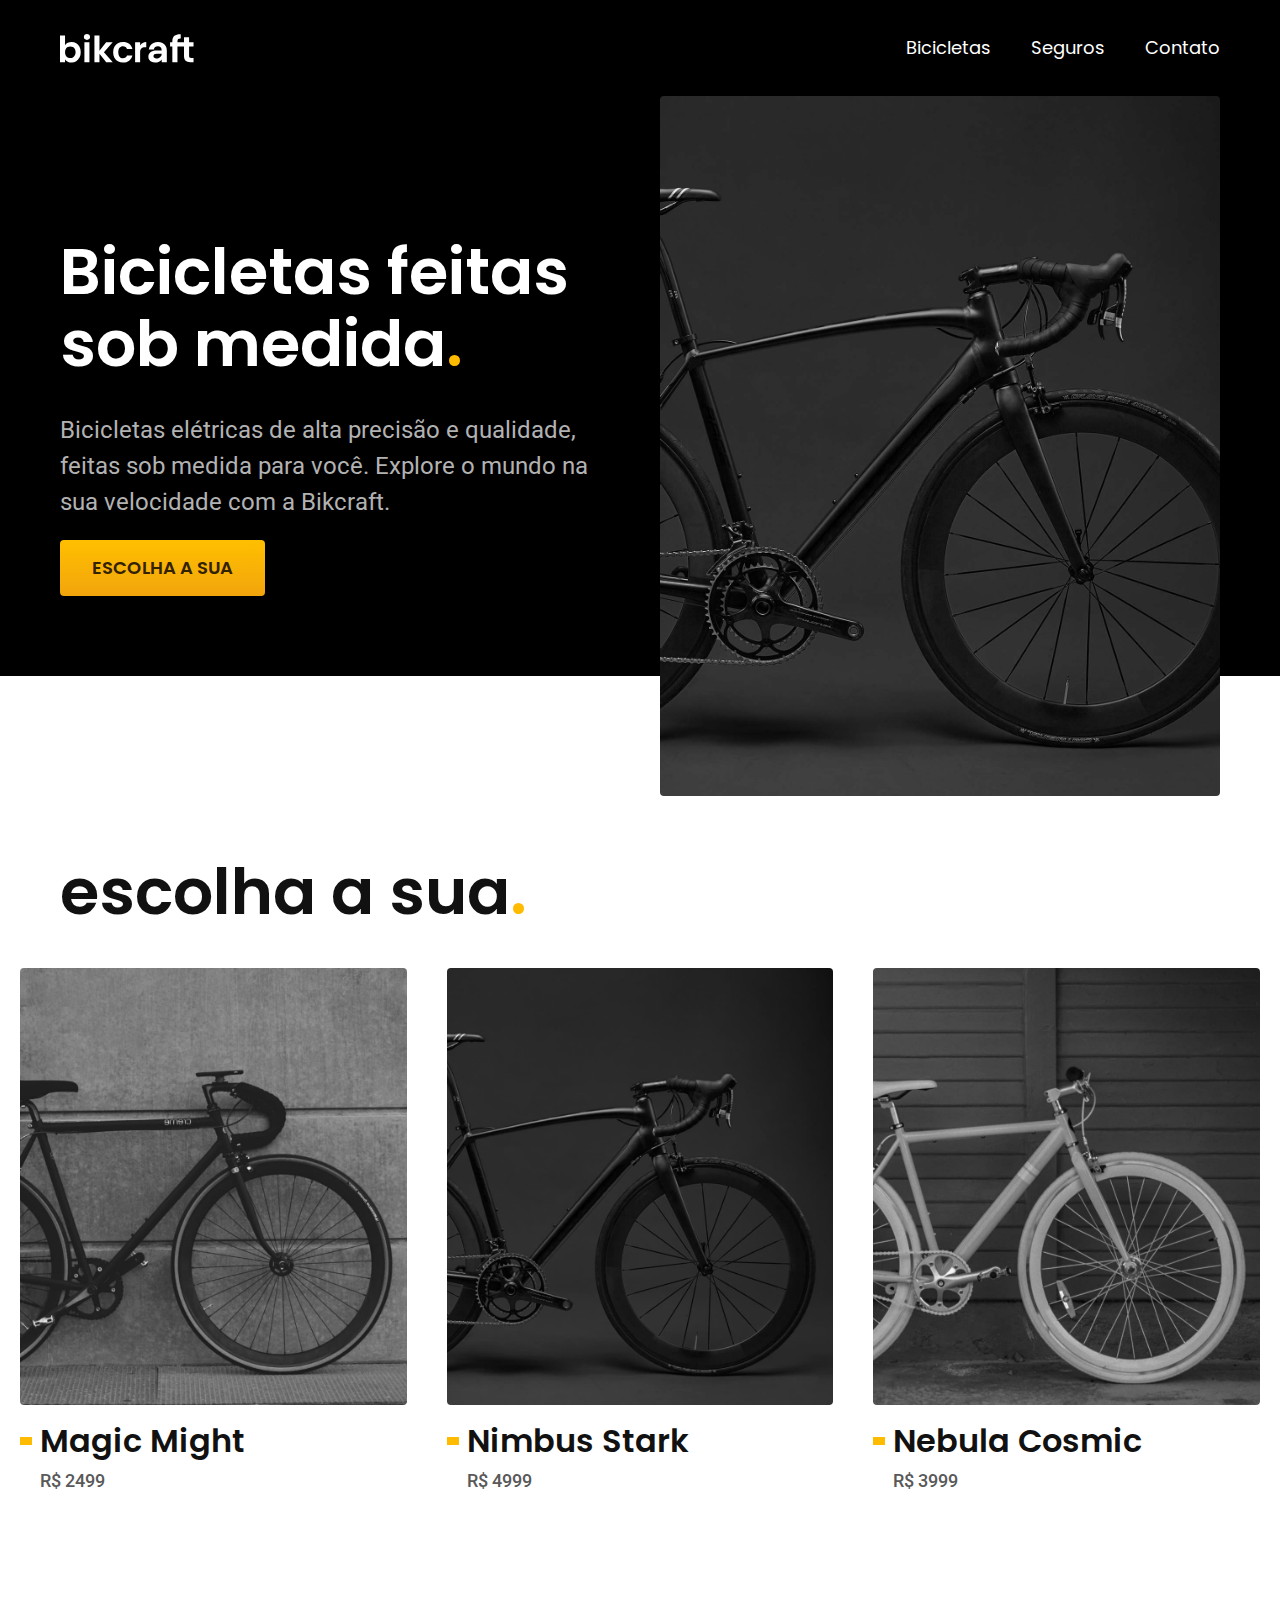
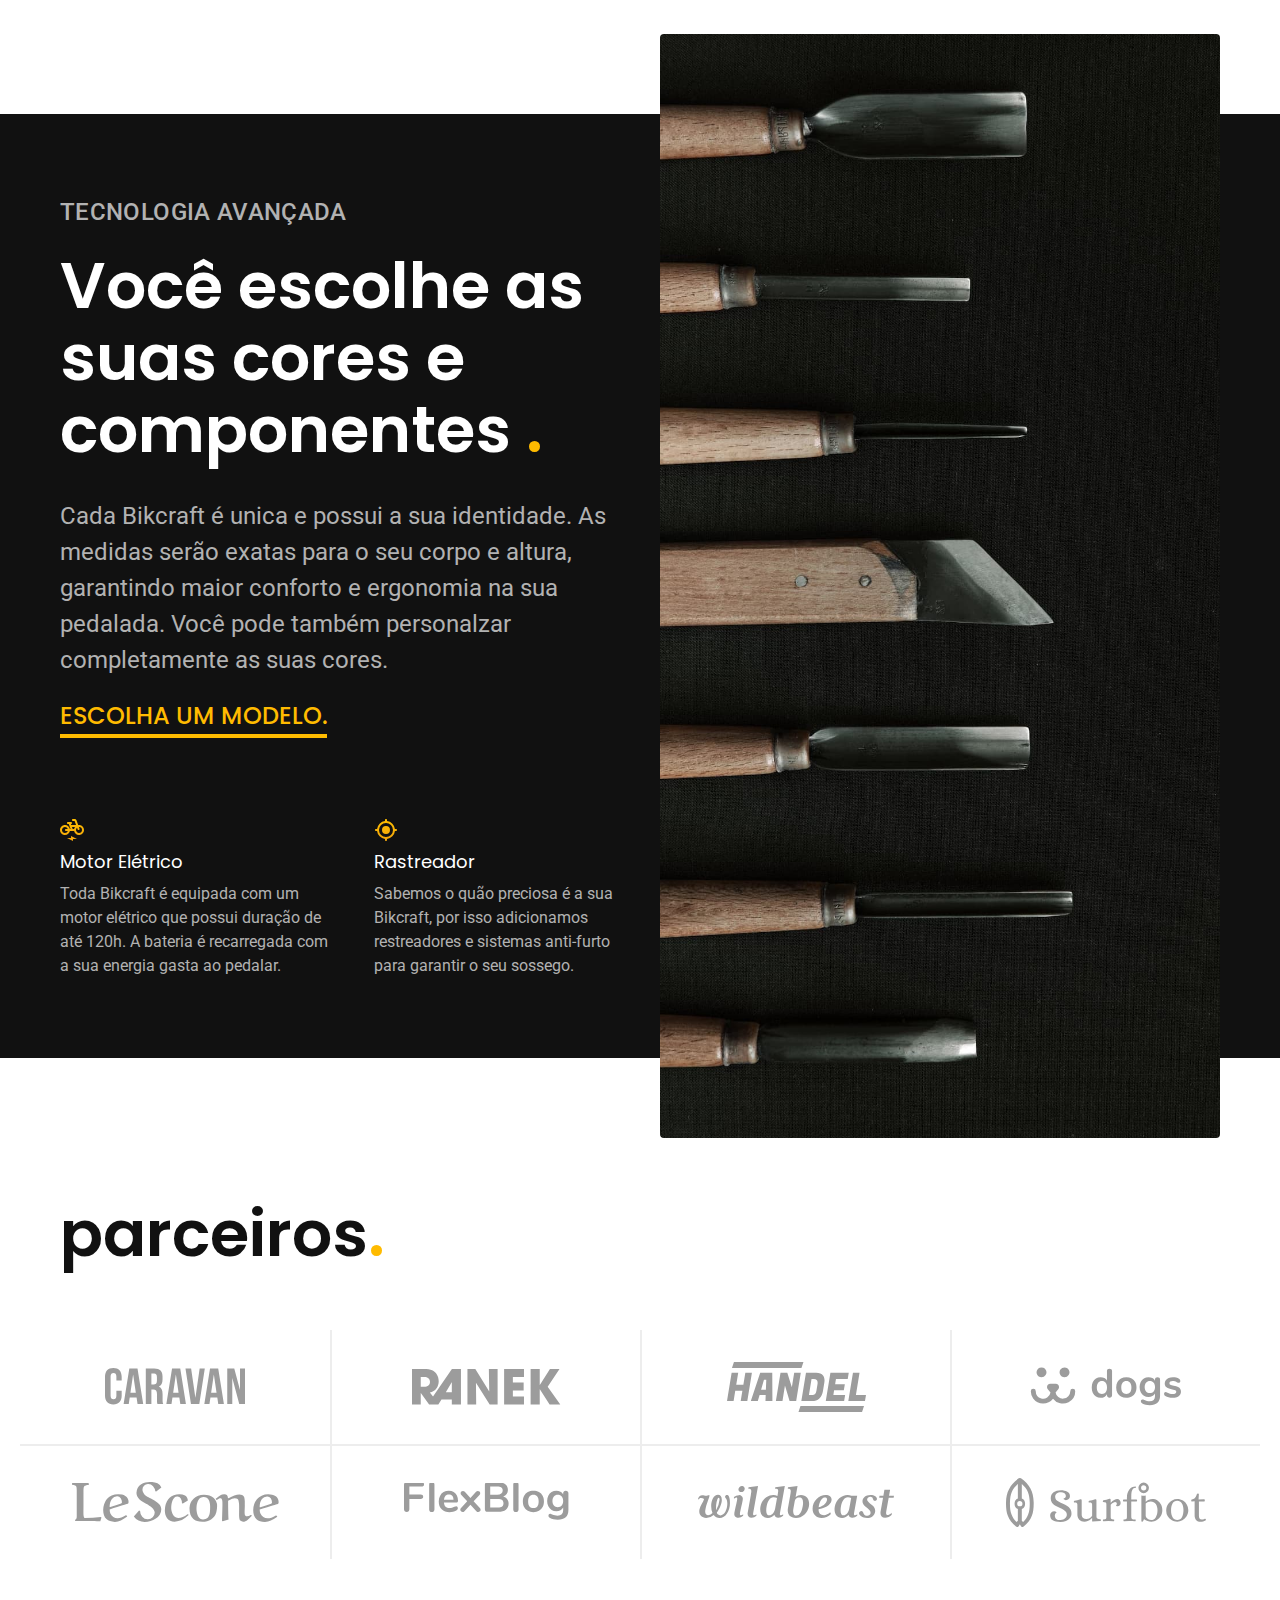
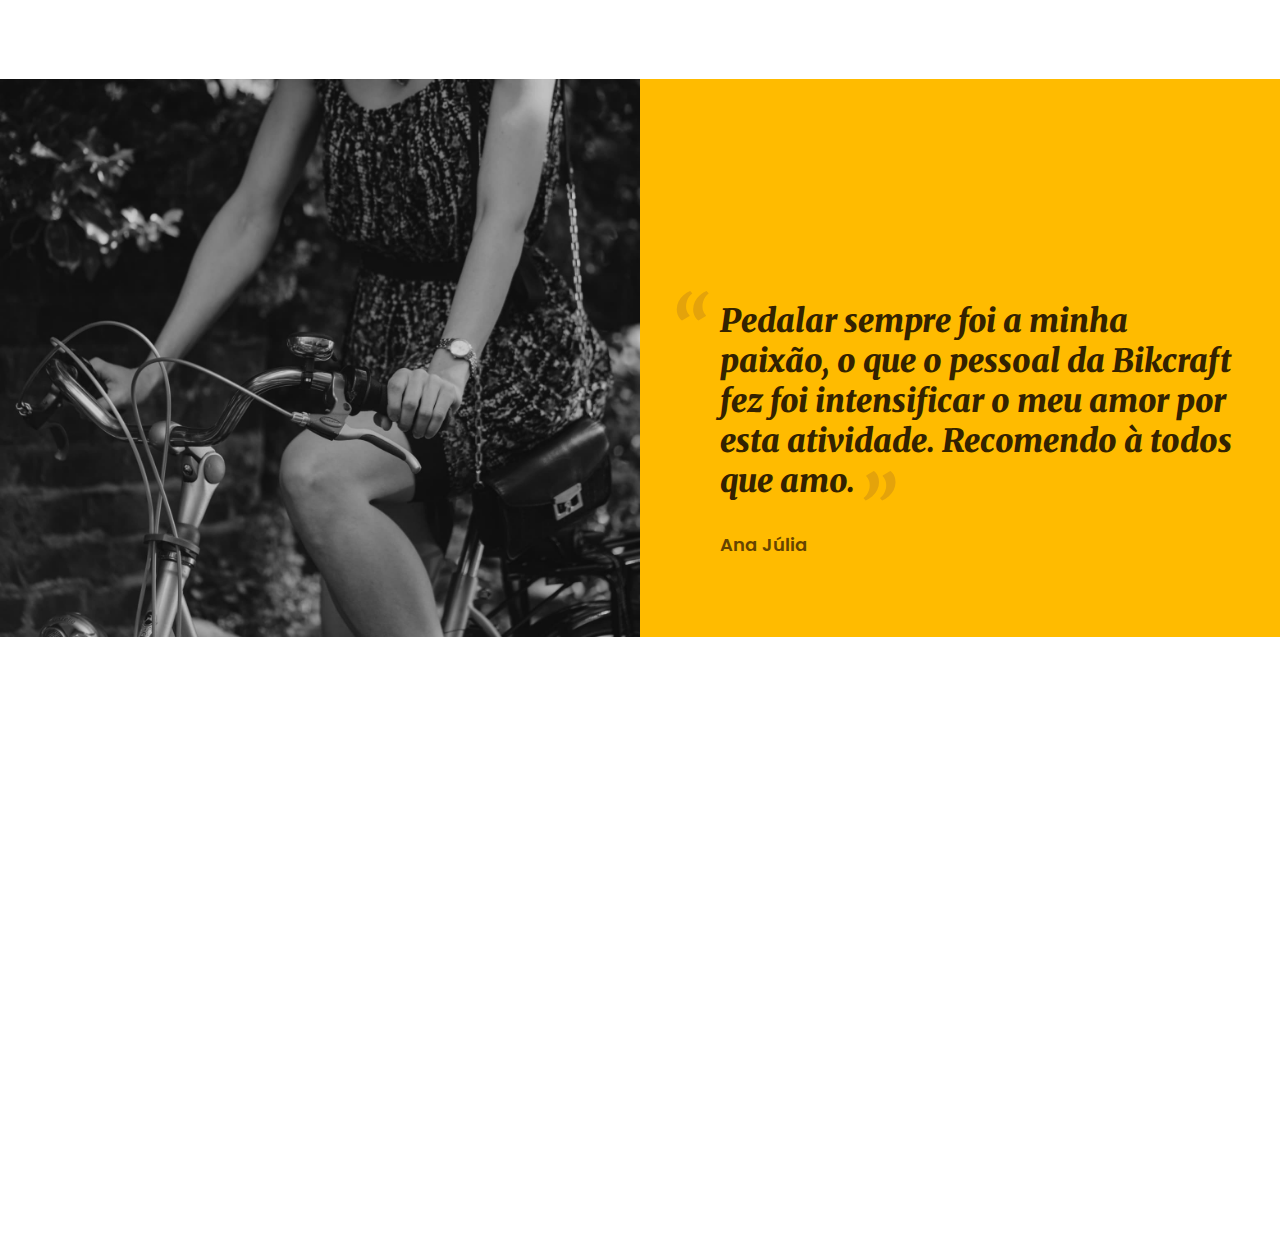
==== index.html @ f637c58d "depoimento" ====
<!DOCTYPE html>
<html lang="pt-BR">

<head>
  <meta charset="UTF-8">
  <meta http-equiv="X-UA-Compatible" content="IE=edge">
  <meta name="viewport" content="width=device-width, initial-scale=1.0">
  <meta name="description" content="Biciletas elétricas de alta precisão e qualidade, feitas sob medida para o cliente. Explore o mundo na sua velocidade com a Bikcraft.">
  <title>Bikcraft - Bicicletas Elétricas</title>

  <link rel="stylesheet" href="./css/style.css">

  <link rel="preconnect" href="https://fonts.googleapis.com">
  <link rel="preconnect" href="https://fonts.gstatic.com" crossorigin>
  <link href="https://fonts.googleapis.com/css2?family=Merriweather:ital,wght@1,900&family=Poppins:wght@400;600&family=Roboto:wght@400;500&display=swap" rel="stylesheet">
</head>

<body>
  <header class="header-bg">
    <div class="header container">
      <a href="./">
        <img src="./img/bikcraft.svg" alt="Bikcraft">
      </a>

      <nav aria-label="primaria">
        <ul class="header-menu font-1-m cor-0">
          <li><a href="./bicicletas.html">Bicicletas</a></li>
          <li><a href="./seguros.html">Seguros</a></li>
          <li><a href="./contato.html">Contato</a></li>
        </ul>
      </nav>
    </div>
  </header>

  <main class="introducao-bg">
    <div class="introducao container">
      <div class="introducao-conteudo">
        <h1 class="texto-grande cor-0">Bicicletas feitas sob medida<span class="cor-p1">.</span></h1>
        <p class="texto-medio cor-5">Bicicletas elétricas de alta precisão e qualidade, feitas sob medida para você. Explore o mundo na sua velocidade com a Bikcraft.</p>
        <a class="botao" href="./biciclatas.html">Escolha a sua</a>
      </div>
      <div>
        <img src="./img/fotos/introducao.jpg" alt="Bicicleta elétrica preta.">
      </div>
    </div>
  </main>

  <article class="bicicletas-lista">
    <h2 class="container texto-grande">escolha a sua<span class="cor-p1">.</span></h2>

    <ul>
      <li>
        <a href="./bicicletas/magic.html">
          <img src="./img/bicicletas/magic-home.jpg" alt="Bicicleta preta">
          <h3 class="font-1-xl">Magic Might</h3>
          <span class="font-2-m cor-8">R$ 2499</span>
        </a>
      </li>
      <li>
        <a href="./bicicletas/nimbus.html">
          <img src="./img/bicicletas/nimbus-home.jpg" alt="Bicicleta preta">
          <h3 class="font-1-xl">Nimbus Stark</h3>
          <span class="font-2-m cor-8">R$ 4999</span>
        </a>
      </li>
      <li>
        <a href="./bicicletas/nebula.html">
          <img src="./img/bicicletas/nebula-home.jpg" alt="Bicicleta preta">
          <h3 class="font-1-xl">Nebula Cosmic</h3>
          <span class="font-2-m cor-8">R$ 3999</span>
        </a>
      </li>
    </ul>
  </article>

  <article class="tecnologia-bg">
    <div class="tecnologia container">
      <div class="tecnologia-conteudo">
        <span class="font-2-l-b cor-5">Tecnologia Avançada</span>
        <h2 class="texto-grande cor-0">Você escolhe as suas cores e componentes
          <span class="cor-p1">.</span>
        </h2>
        <p class="font-2-l cor-5">Cada Bikcraft é unica e possui a sua identidade. As medidas serão exatas para o seu corpo e altura, garantindo maior conforto e ergonomia na sua pedalada. Você pode também personalzar completamente as suas cores.</p>
        <a class="link" href="./bicicletas.html">Escolha um modelo.</a>
        <div class="tecnologia-vantagens">
          <div>
            <img src="./img/icones/eletrica.svg" alt="">
            <h3 class="font-1-m cor-0">Motor Elétrico</h3>
            <p class="font-2-s cor-5">Toda Bikcraft é equipada com um motor elétrico que possui duração de até 120h. A bateria é recarregada com a sua energia gasta ao pedalar.</p>
          </div>
          <div>
            <img src="./img/icones/rastreador.svg" alt="">
            <h3 class="font-1-m cor-0">Rastreador</h3>
            <p class="font-2-s cor-5">Sabemos o quão preciosa é a sua Bikcraft, por isso adicionamos restreadores e sistemas anti-furto para garantir o seu sossego.</p>
          </div>
        </div>
      </div>
      <div class="tecnologia-imagem">
        <img src="./img/fotos/tecnologia.jpg" alt="">
      </div>
    </div>
  </article>

  <section class="parceiros" aria-label="Nossos Parceiros">
    <h2 class="container texto-grande">parceiros<span class="cor-p1">.</span></h2>

    <ul>
      <li><img src="./img/parceiros/caravan.svg" alt="caravan"></li>
      <li><img src="./img/parceiros/ranek.svg" alt="renek"></li>
      <li><img src="./img/parceiros/handel.svg" alt="handel"></li>
      <li><img src="./img/parceiros/dogs.svg" alt="dogs"></li>
      <li><img src="./img/parceiros/lescone.svg" alt="lescone"></li>
      <li><img src="./img/parceiros/flexblog.svg" alt="flexblog"></li>
      <li><img src="./img/parceiros/wildbeast.svg" alt="wildbeast"></li>
      <li><img src="./img/parceiros/surfbot.svg" alt="surfbot"></li>
    </ul>
  </section>

  <section class="depoimento" aria-label="Depoimento">
    <div>
      <img src="./img/fotos/depoimento.jpg" alt="Pessoa pedalando uma Bikcraft">
    </div>
    <div class="depoimento-conteudo">
      <blockquote class="font-1-xl cor-p5">
        <p>Pedalar sempre foi a minha paixão, o que o pessoal da Bikcraft fez foi intensificar o meu amor por esta atividade. Recomendo à todos que amo.</p>
      </blockquote>
      <span class="font-1-m-b cor-p4">Ana Júlia</span>
    </div>
  </section>

</body>

</html>
---- css/style.css ----
@import "./global/global.css";
@import "./utilidades/tipografia.css";
@import "./utilidades/cores.css";

/* Header */
@import "./global/header.css";

/* Utilidades */
@import "./utilidades/componentes.css";

/* HOME */
@import "./home/introducao.css";
@import "./home/tecnologia.css";
@import "./home/parceiros.css";
@import "./home/depoimento.css";

/* Bicicletas */
@import "./bicicletas/bicicletas-lista.css";
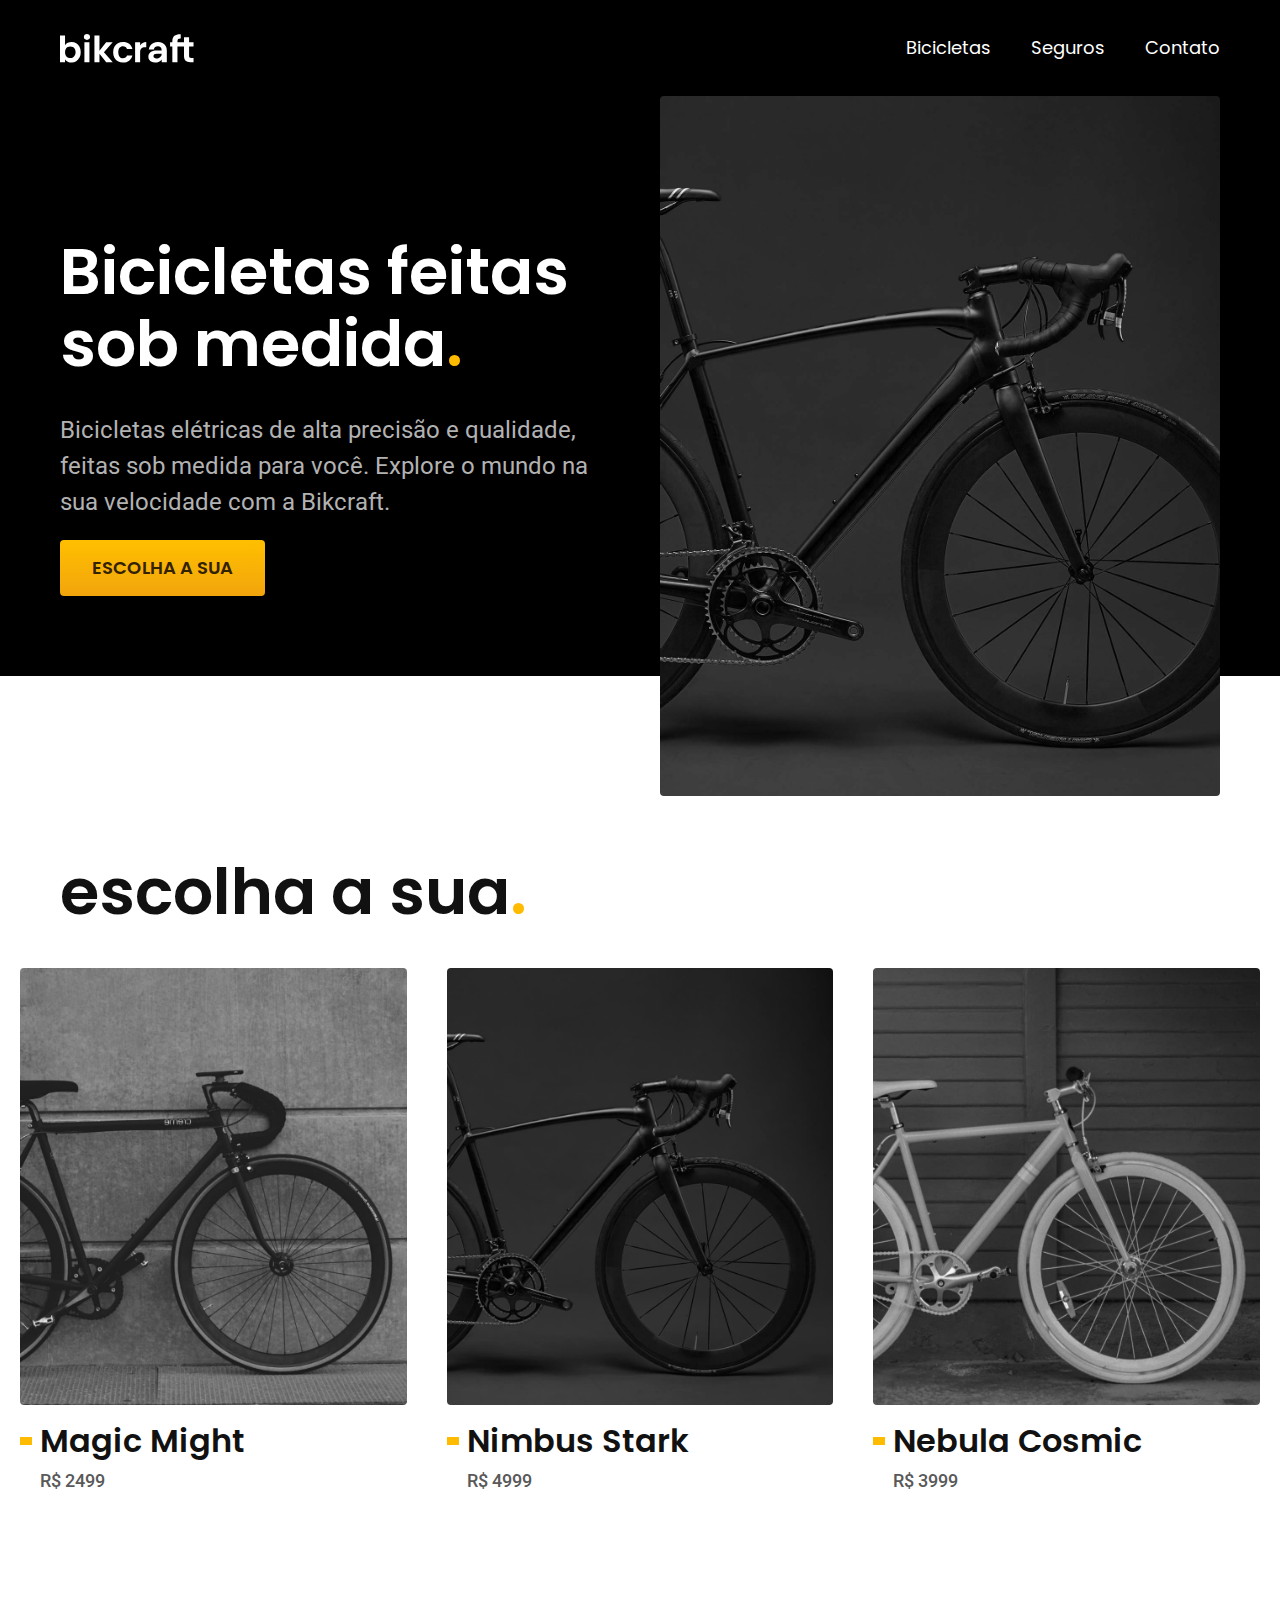
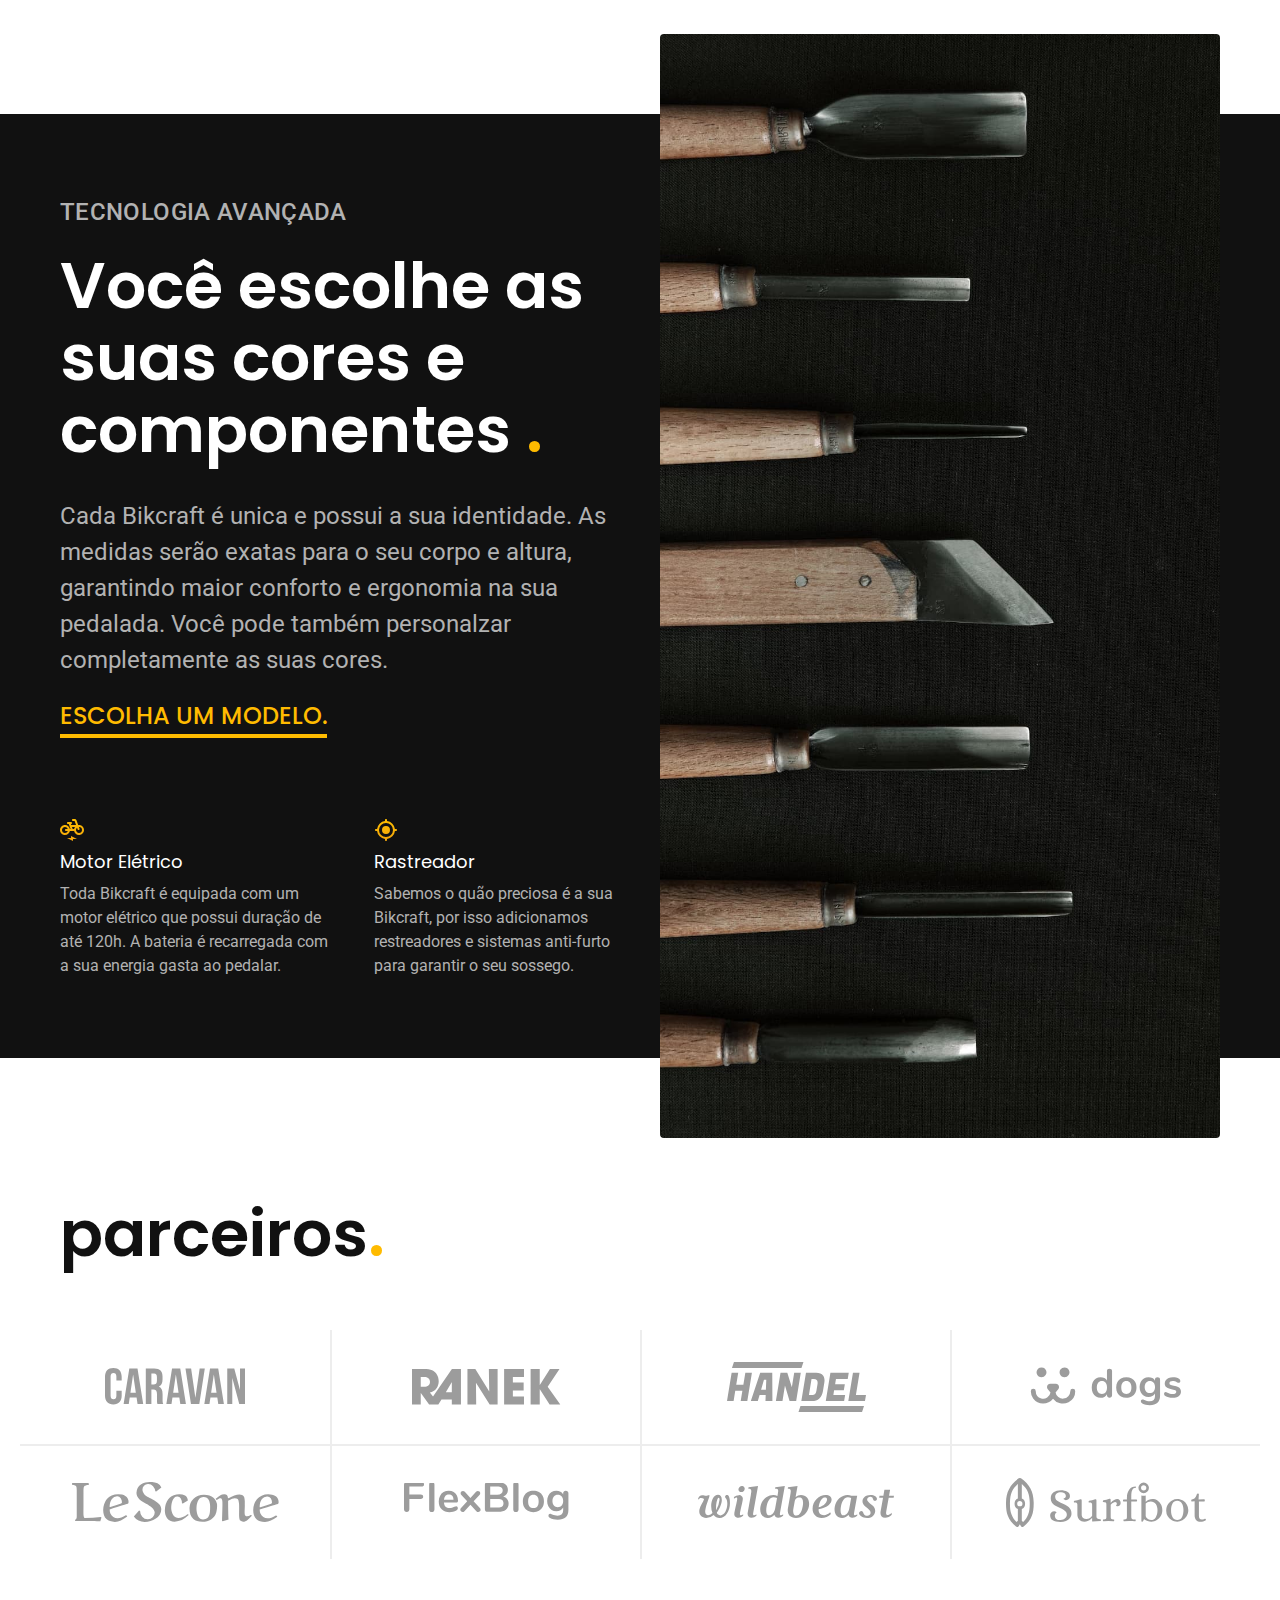
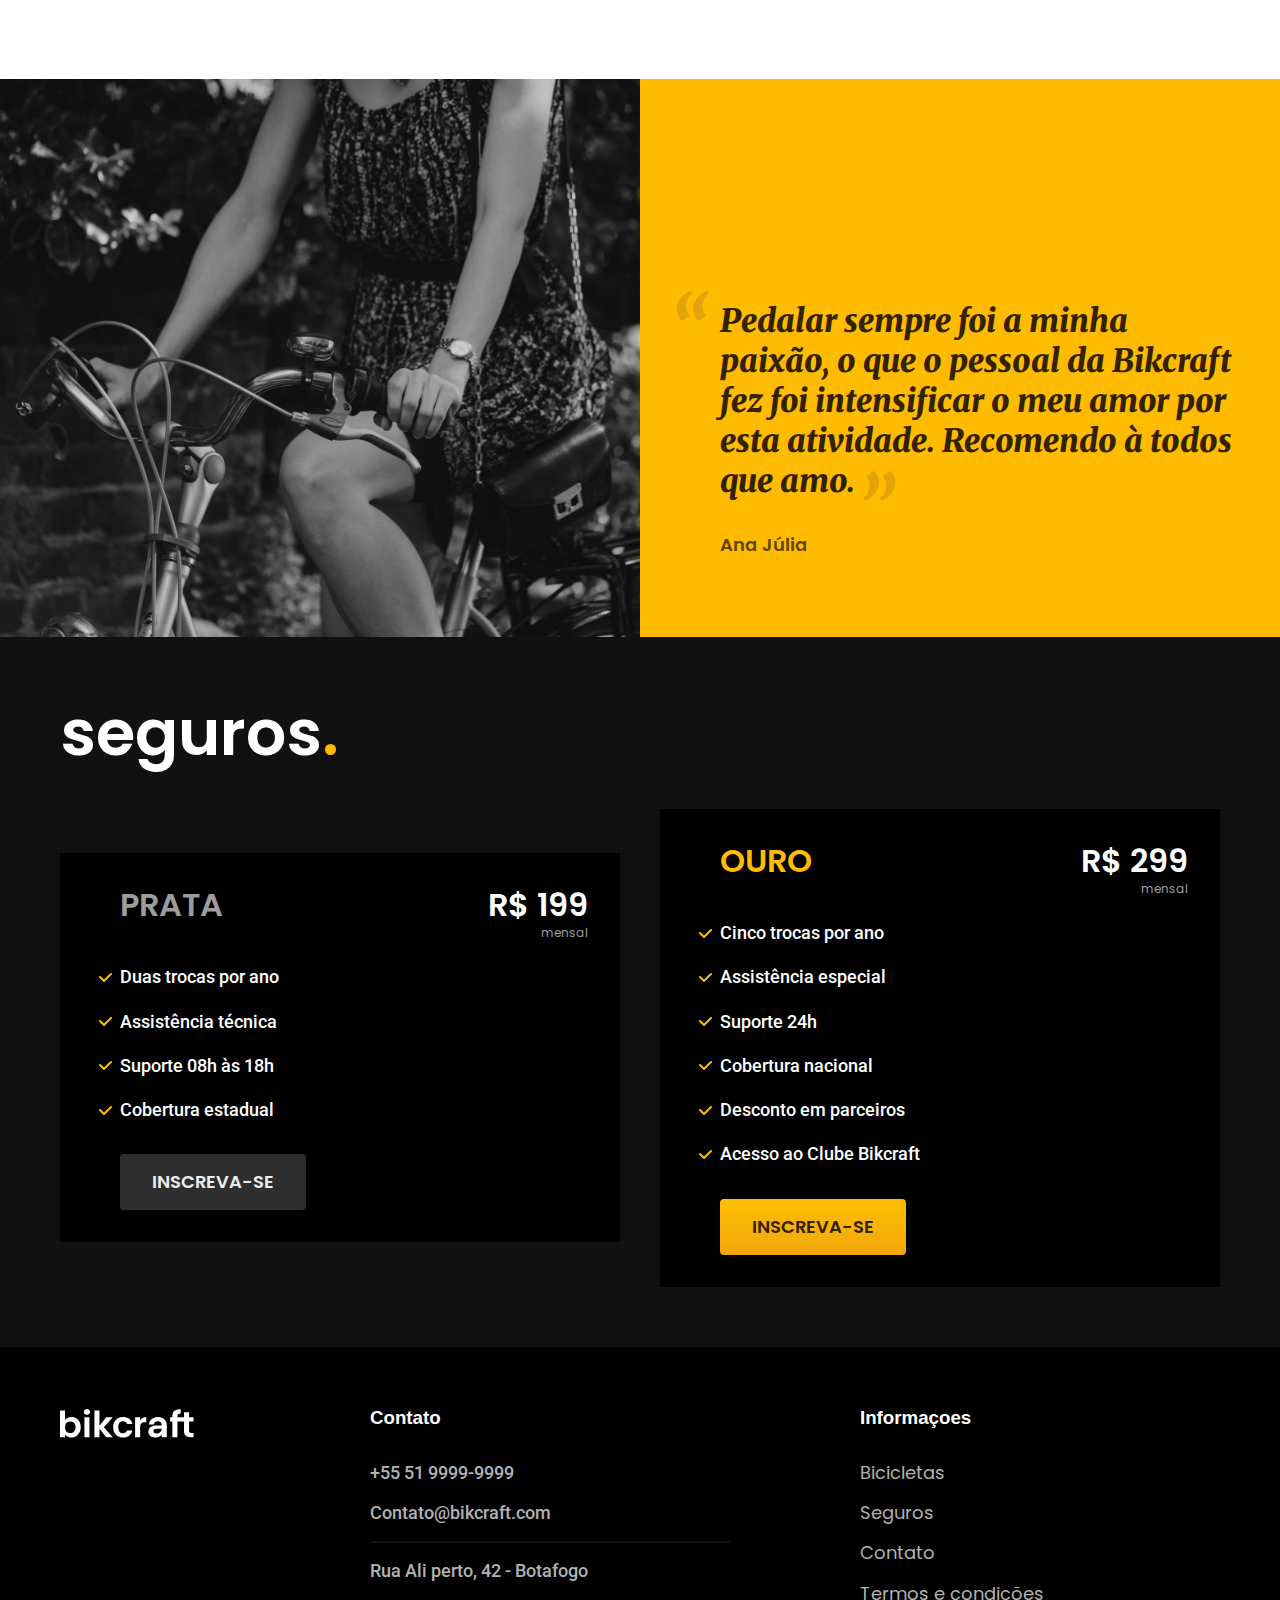
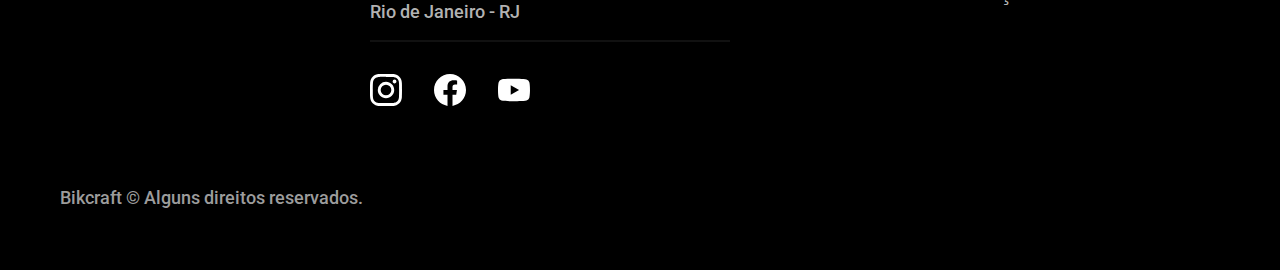
==== commit 6171d78d: "seguros e footer" ====
--- a/index.html
+++ b/index.html
@@ -128,6 +128,73 @@
     </div>
   </section>
 
+  <article class="seguros-bg">
+    <div class="seguros container">
+      <h2 class="texto-grande cor-0">seguros<span class="cor-p1">.</span></h2>
+      <div class="seguros-item">
+        <h3 class="font-1-xl cor-6">PRATA</h3>
+        <span class="font-1-xl cor-0">R$ 199 <span class="font-1-xs cor-6">mensal</span></span>
+        <ul class="font-2-m cor-0">
+          <li>Duas trocas por ano</li>
+          <li>Assistência técnica</li>
+          <li>Suporte 08h às 18h</li>
+          <li>Cobertura estadual</li>
+        </ul>
+        <a class="botao secundario" href="./orcamento.html">Inscreva-se</a>
+      </div>
+      <div class="seguros-item">
+        <h3 class="font-1-xl cor-p1">OURO</h3>
+        <span class="font-1-xl cor-0">R$ 299 <span class="font-1-xs cor-6">mensal</span></span>
+        <ul class="font-2-m cor-0">
+          <li>Cinco trocas por ano</li>
+          <li>Assistência especial</li>
+          <li>Suporte 24h</li>
+          <li>Cobertura nacional</li>
+          <li>Desconto em parceiros</li>
+          <li>Acesso ao Clube Bikcraft</li>
+        </ul>
+        <a class="botao" href="./orcamento.html">Inscreva-se</a>
+      </div>
+    </div>
+  </article>
+
+  <footer class="footer-bg">
+    <div class="footer container">
+      <img src="./img/bikcraft.svg" alt="Bikcraft">
+      <div class="footer-contato">
+        <h3 class="font-2-1-b cor-0">Contato</h3>
+        <ul class="font-2-m cor-5">
+          <li><a href="tel:+555199999999">+55 51 9999-9999</a></li>
+          <li><a href="mailto:Contato@bikcraft.com">Contato@bikcraft.com</a></li>
+          <li>Rua Ali perto, 42 - Botafogo</li>
+          <li>Rio de Janeiro - RJ</li>
+        </ul>
+        <div class="footer-redes">
+          <a href="./">
+            <img src="./img/redes/instagram.svg" alt="Instagram">
+          </a>
+          <a href="./">
+            <img src="./img/redes/facebook.svg" alt="Facebook">
+          </a>
+          <a href="./">
+            <img src="./img/redes/youtube.svg" alt="Youtube">
+          </a>
+        </div>        
+      </div>
+      <div class="footer-informacoes">
+        <h3 class="font-2-1-b cor-0">Informaçoes</h3>
+        <nav>
+          <ul class="font-1-m cor-5">
+            <li><a href="./bicicletas.html">Bicicletas</a></li>
+            <li><a href="./seguros.html">Seguros</a></li>
+            <li><a href="./contato.html">Contato</a></li>
+            <li><a href="./termos.html">Termos e condições</a></li>
+          </ul>
+        </nav>
+      </div>
+      <p class="footer-copy font-2-m cor-6">Bikcraft © Alguns direitos reservados.</p>
+    </div>
+  </footer>
 </body>
 
 </html>--- a/css/style.css
+++ b/css/style.css
@@ -2,8 +2,9 @@
 @import "./utilidades/tipografia.css";
 @import "./utilidades/cores.css";
 
-/* Header */
+/* Header - footer */
 @import "./global/header.css";
+@import "./global/footer.css";
 
 /* Utilidades */
 @import "./utilidades/componentes.css";
@@ -15,4 +16,7 @@
 @import "./home/depoimento.css";
 
 /* Bicicletas */
-@import "./bicicletas/bicicletas-lista.css";+@import "./bicicletas/bicicletas-lista.css";
+
+/* Seguros */
+@import "./seguros/seguros.css";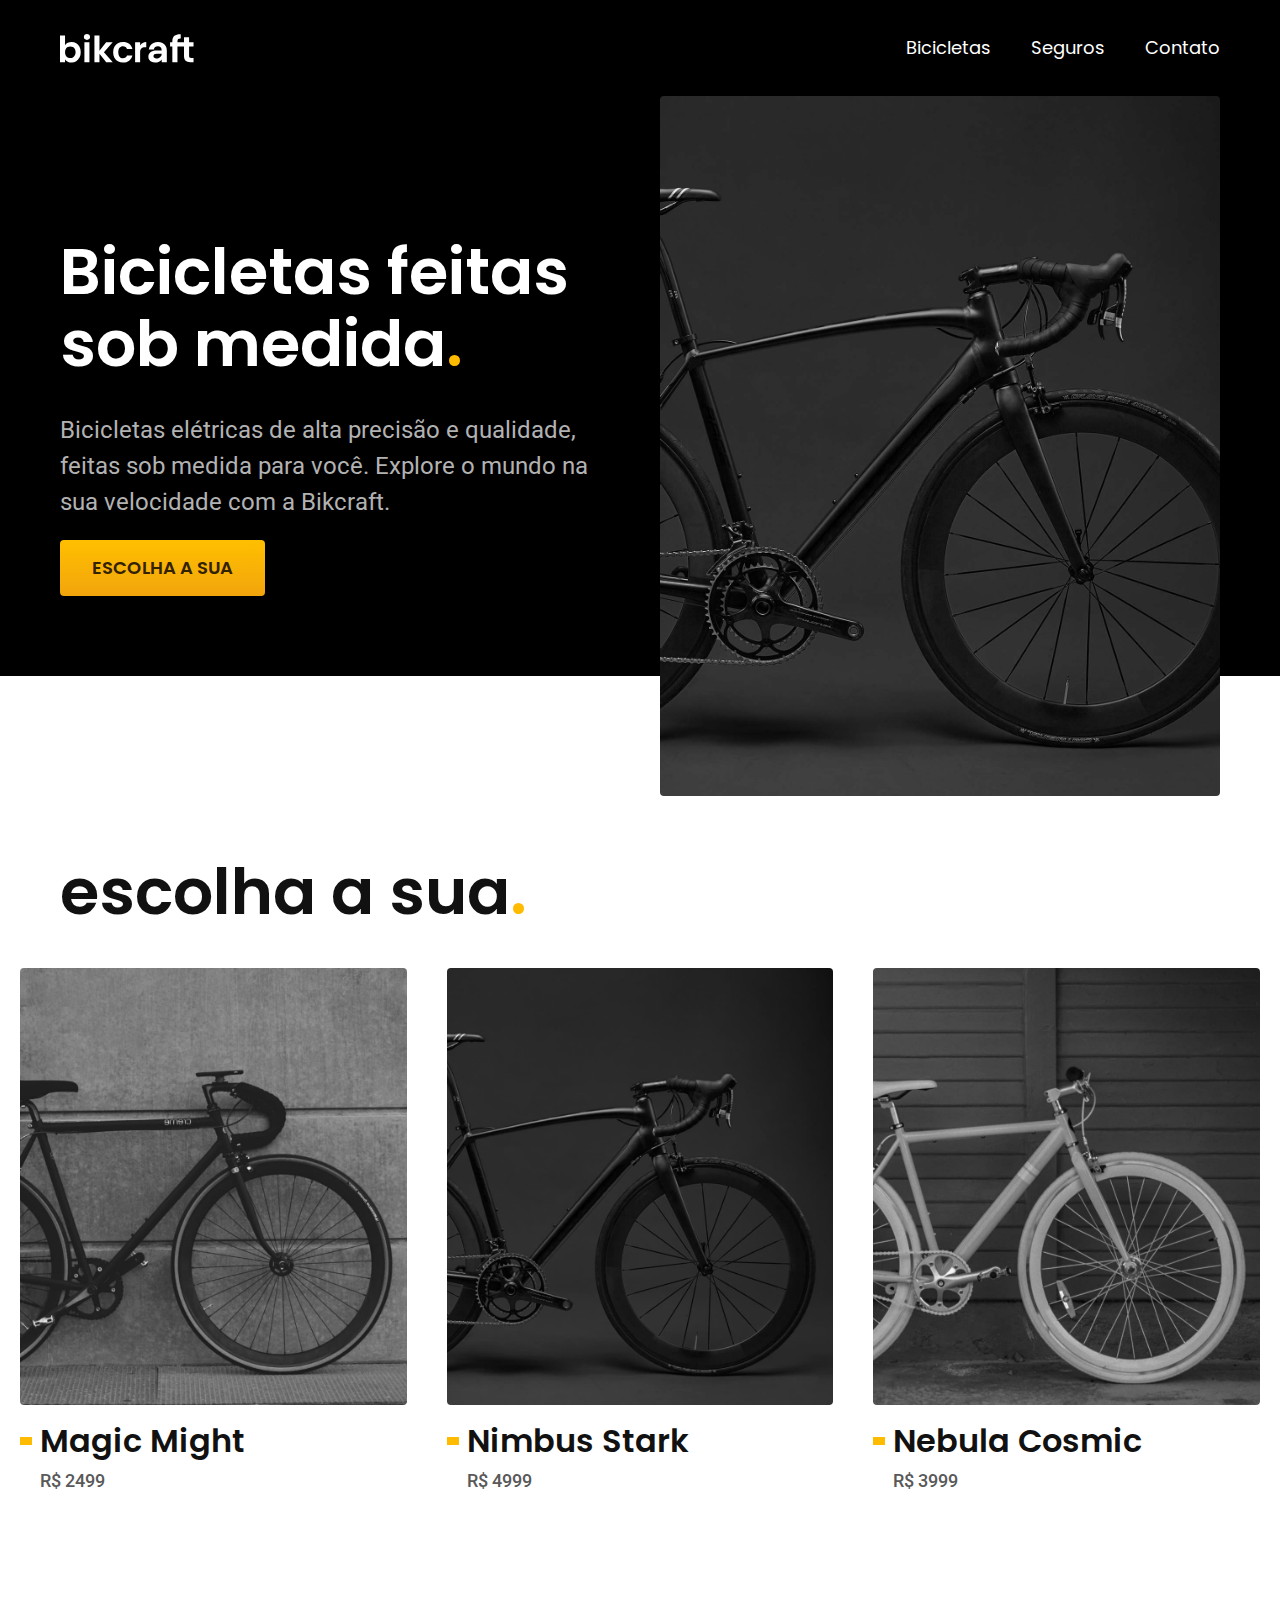
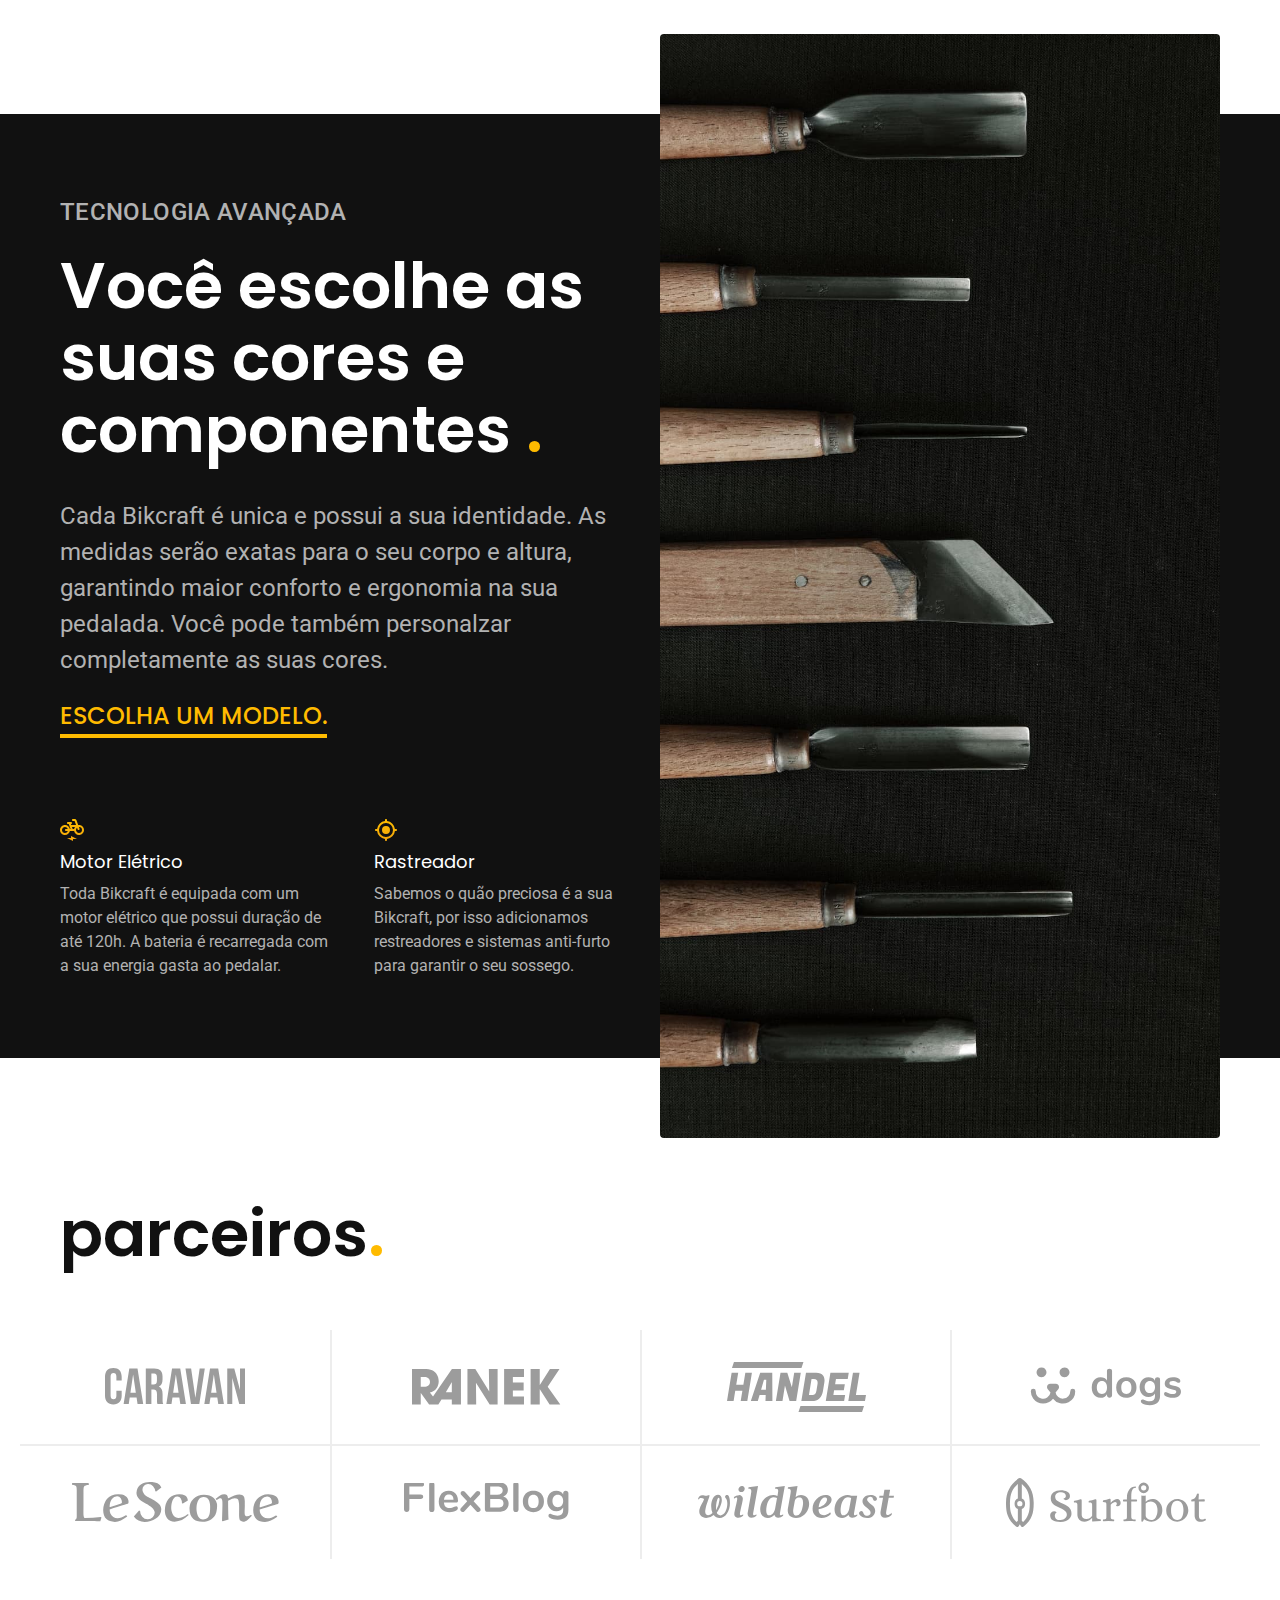
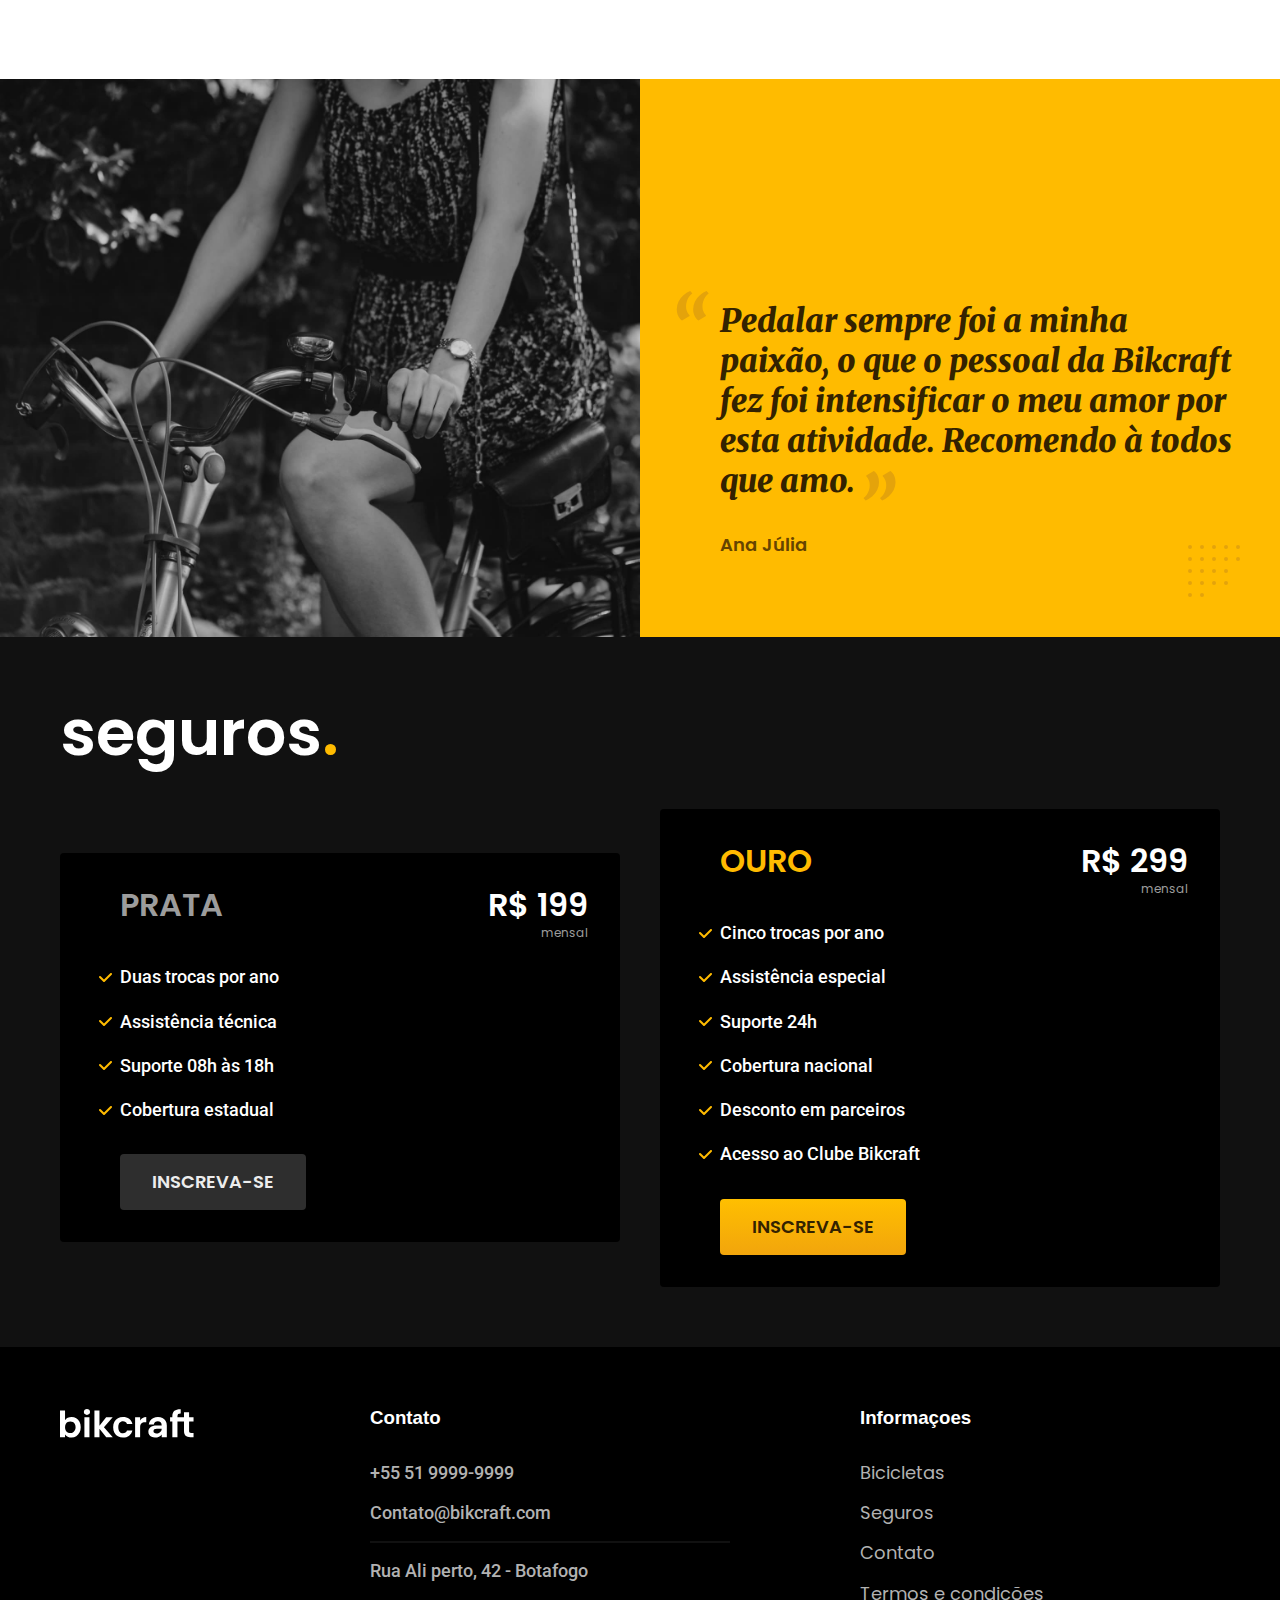
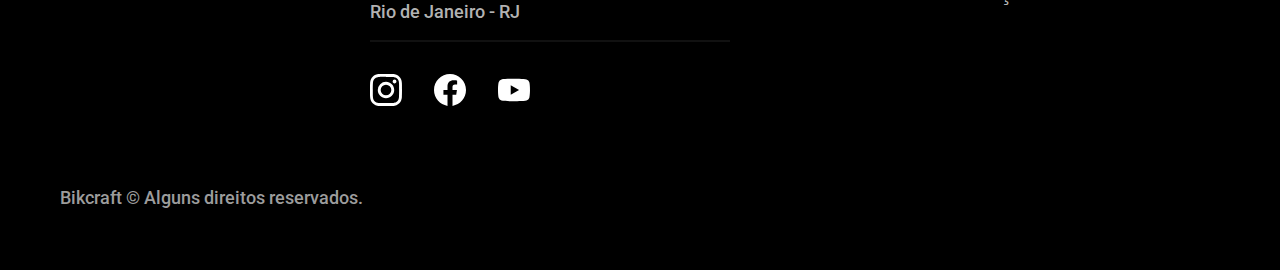
==== commit 3a00e4fe: "detalhes-ajustes" ====
--- a/index.html
+++ b/index.html
@@ -37,7 +37,7 @@
       <div class="introducao-conteudo">
         <h1 class="texto-grande cor-0">Bicicletas feitas sob medida<span class="cor-p1">.</span></h1>
         <p class="texto-medio cor-5">Bicicletas elétricas de alta precisão e qualidade, feitas sob medida para você. Explore o mundo na sua velocidade com a Bikcraft.</p>
-        <a class="botao" href="./biciclatas.html">Escolha a sua</a>
+        <a class="botao" href="./bicicletas.html">Escolha a sua</a>
       </div>
       <div>
         <img src="./img/fotos/introducao.jpg" alt="Bicicleta elétrica preta.">
@@ -179,7 +179,7 @@
           <a href="./">
             <img src="./img/redes/youtube.svg" alt="Youtube">
           </a>
-        </div>        
+        </div>
       </div>
       <div class="footer-informacoes">
         <h3 class="font-2-1-b cor-0">Informaçoes</h3>
--- a/css/style.css
+++ b/css/style.css
@@ -8,6 +8,7 @@
 
 /* Utilidades */
 @import "./utilidades/componentes.css";
+@import "./utilidades/formulario.css";
 
 /* HOME */
 @import "./home/introducao.css";
@@ -17,6 +18,23 @@
 
 /* Bicicletas */
 @import "./bicicletas/bicicletas-lista.css";
+@import "./bicicletas/bicicletas.css";
+
+/* Bicicleta */
+@import "./bicicleta/bicicleta.css";
+@import "./bicicleta/seguro.css";
 
 /* Seguros */
-@import "./seguros/seguros.css";+@import "./seguros/seguros.css";
+@import "./seguros/vantagens.css";
+@import "./seguros/perguntas.css";
+
+/* Contato */
+@import "./contato/contato.css";
+@import "./contato/lojas.css";
+
+/* Orcamento */
+@import "./orcamento/orcamento.css";
+
+/* Termos */
+@import "./termos/termos.css";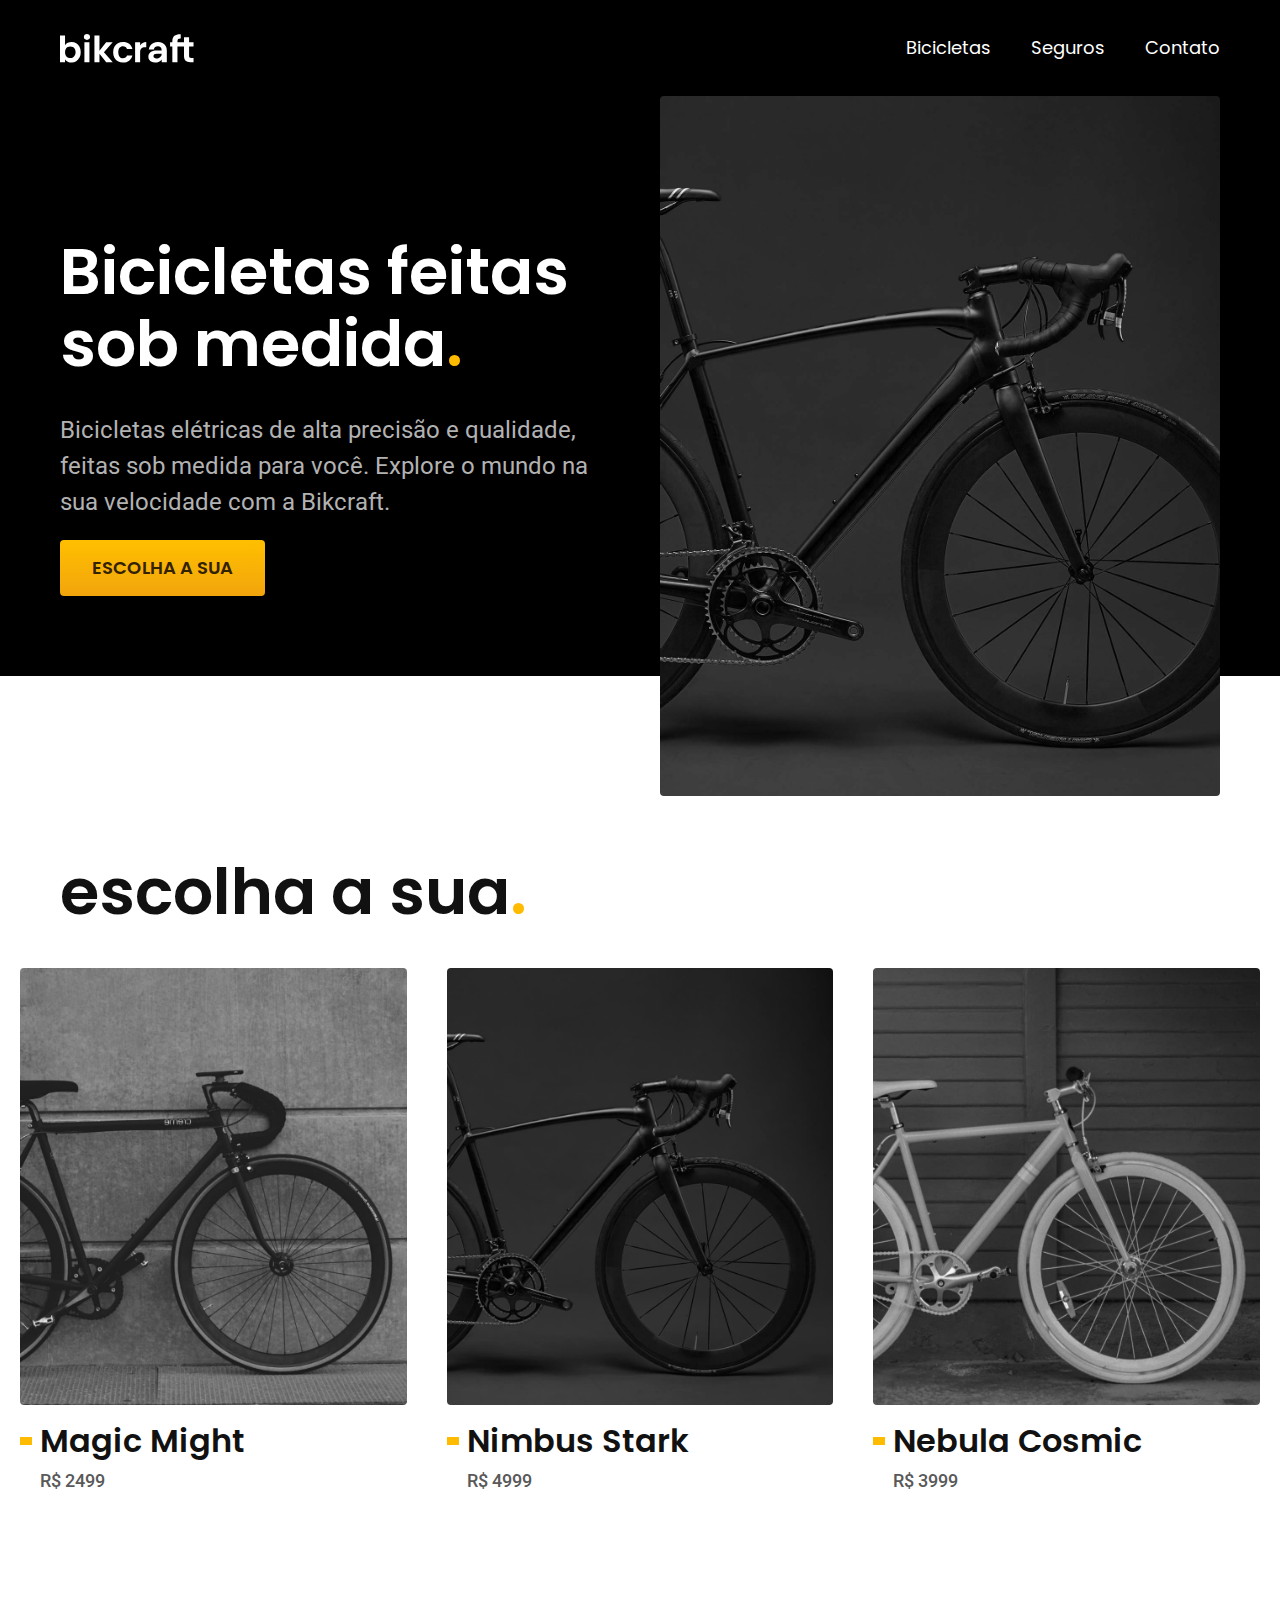
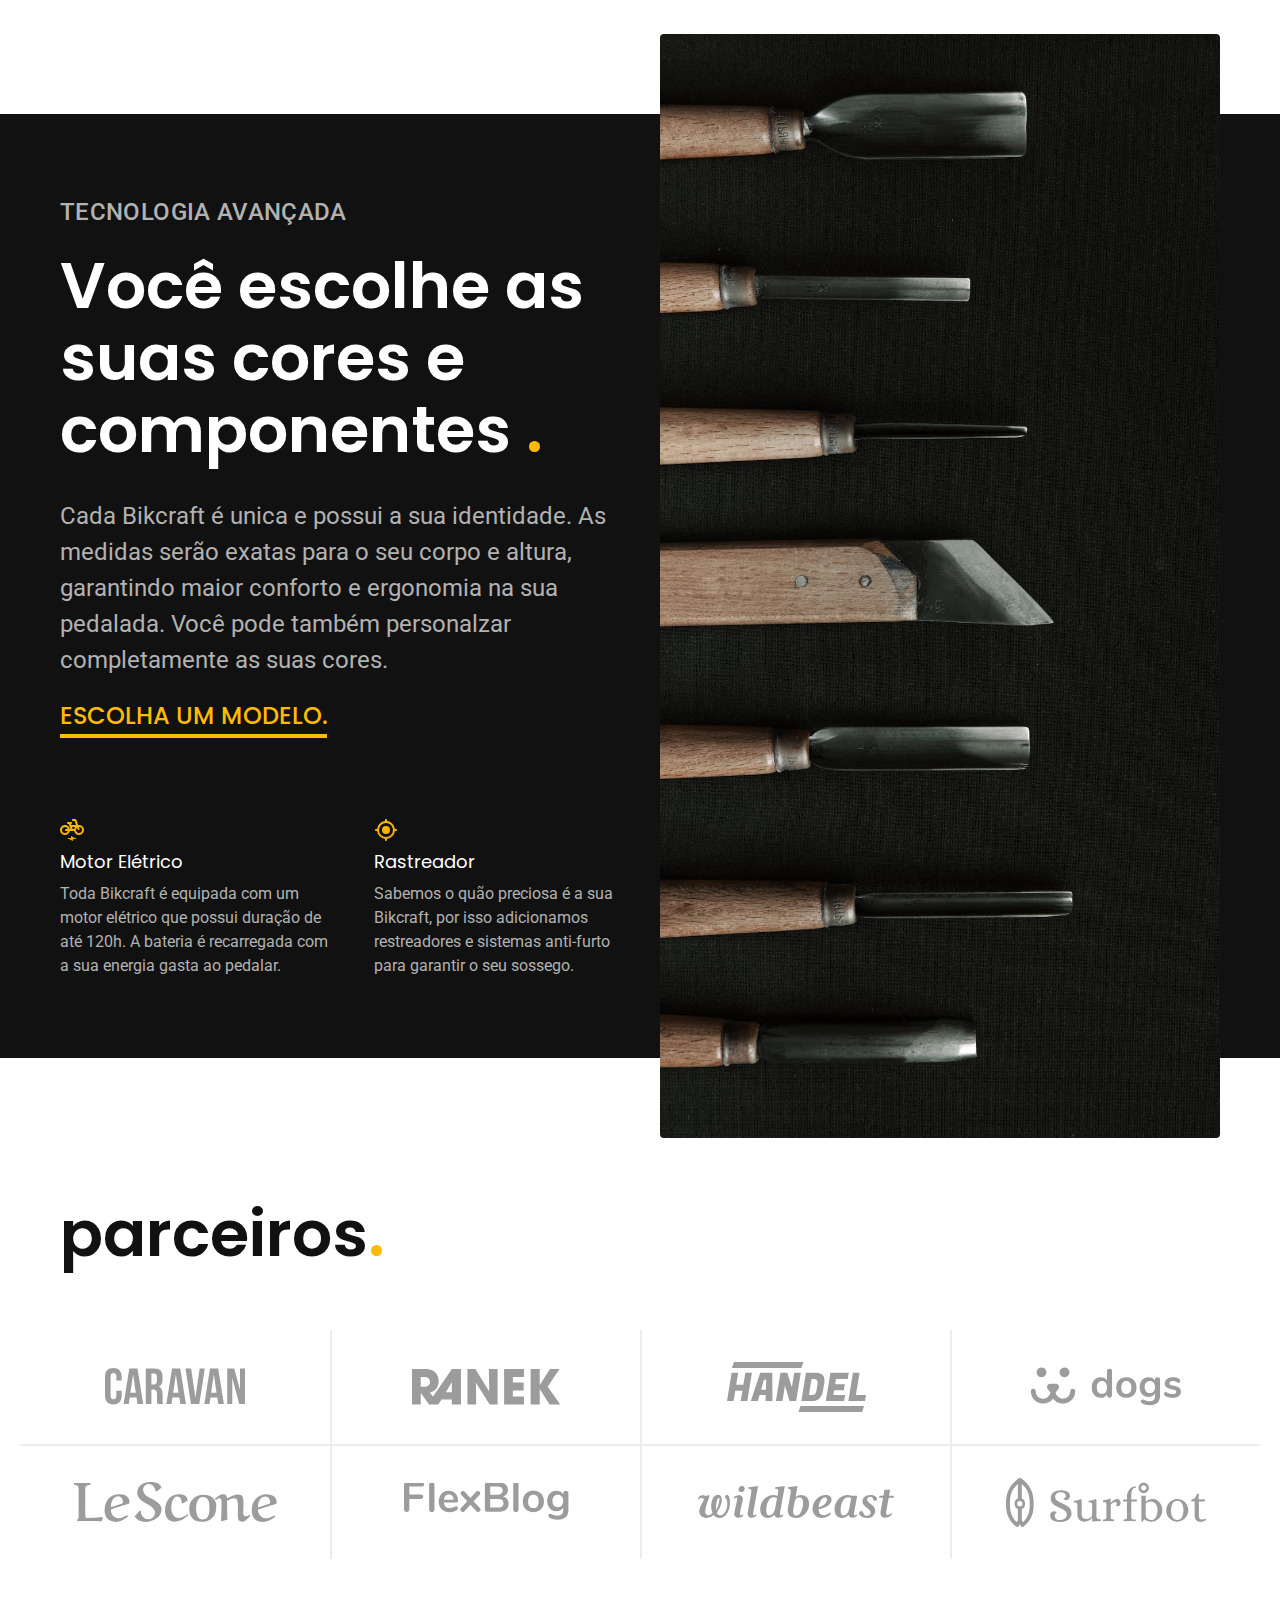
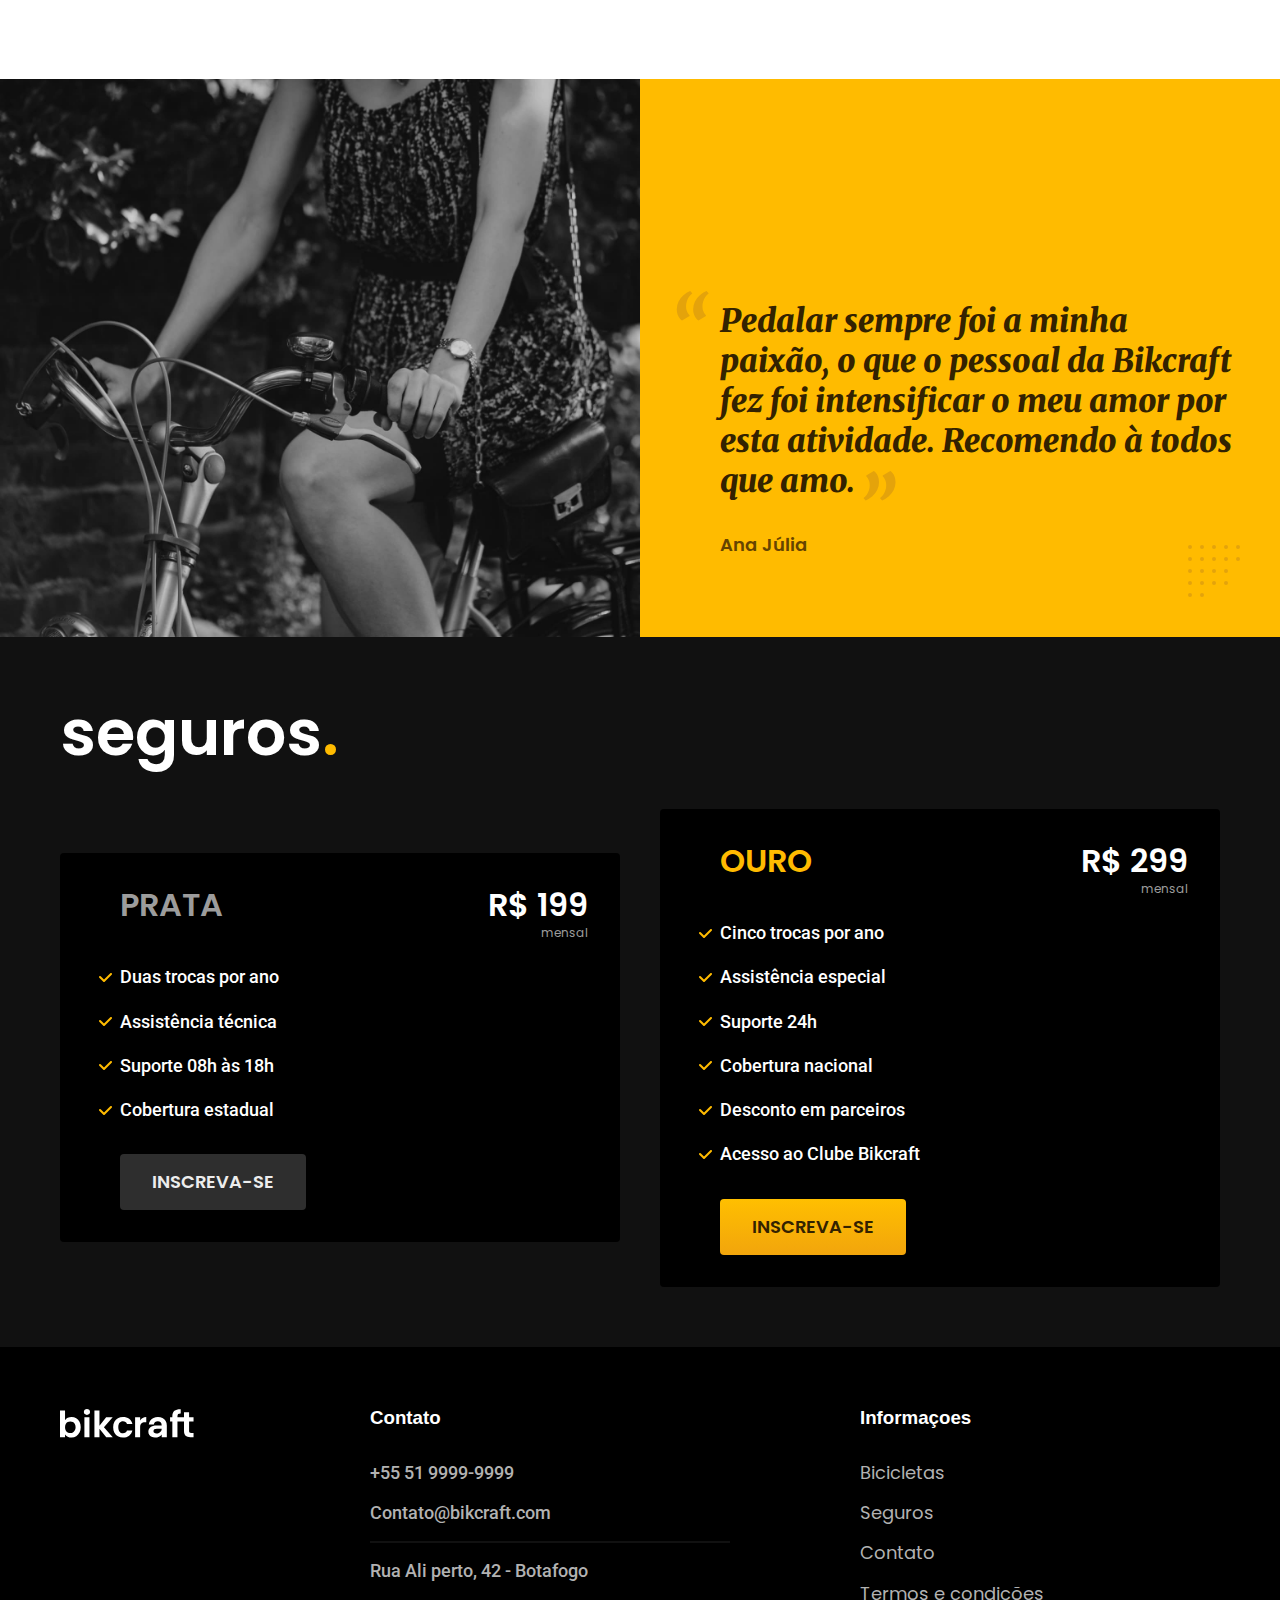
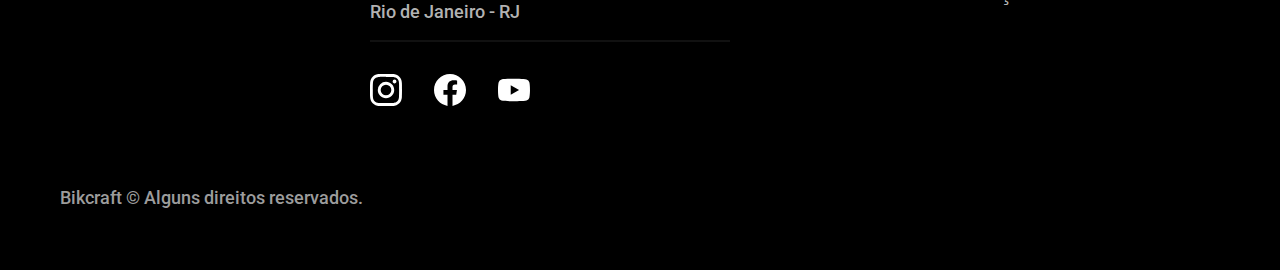
==== commit 51dd045d: "otimizacoes" ====
--- a/index.html
+++ b/index.html
@@ -5,9 +5,11 @@
   <meta charset="UTF-8">
   <meta http-equiv="X-UA-Compatible" content="IE=edge">
   <meta name="viewport" content="width=device-width, initial-scale=1.0">
+
+  <title>Bikcraft - Bicicletas Elétricas</title>
   <meta name="description" content="Biciletas elétricas de alta precisão e qualidade, feitas sob medida para o cliente. Explore o mundo na sua velocidade com a Bikcraft.">
-  <title>Bikcraft - Bicicletas Elétricas</title>
-
+
+  <link rel="preload" href="./css/style.css" as="style">
   <link rel="stylesheet" href="./css/style.css">
 
   <link rel="preconnect" href="https://fonts.googleapis.com">
@@ -19,7 +21,7 @@
   <header class="header-bg">
     <div class="header container">
       <a href="./">
-        <img src="./img/bikcraft.svg" alt="Bikcraft">
+        <img src="./img/bikcraft.svg" width="136" height="32" alt="Bikcraft">
       </a>
 
       <nav aria-label="primaria">
@@ -39,9 +41,10 @@
         <p class="texto-medio cor-5">Bicicletas elétricas de alta precisão e qualidade, feitas sob medida para você. Explore o mundo na sua velocidade com a Bikcraft.</p>
         <a class="botao" href="./bicicletas.html">Escolha a sua</a>
       </div>
-      <div>
-        <img src="./img/fotos/introducao.jpg" alt="Bicicleta elétrica preta.">
-      </div>
+      <picture>   <!-- Responsividade abaixo de 800px carrega outra imagem menor -->
+        <source media="(max-width: 800px)" srcset="./img/bicicletas/nimbus.jpg"> 
+        <img src="./img/fotos/introducao.jpg" width="1280" height="1600" alt="Bicicleta elétrica preta.">
+      </picture>
     </div>
   </main>
 
@@ -51,21 +54,21 @@
     <ul>
       <li>
         <a href="./bicicletas/magic.html">
-          <img src="./img/bicicletas/magic-home.jpg" alt="Bicicleta preta">
+          <img src="./img/bicicletas/magic-home.jpg" width="920" height="1040" alt="Bicicleta preta">
           <h3 class="font-1-xl">Magic Might</h3>
           <span class="font-2-m cor-8">R$ 2499</span>
         </a>
       </li>
       <li>
         <a href="./bicicletas/nimbus.html">
-          <img src="./img/bicicletas/nimbus-home.jpg" alt="Bicicleta preta">
+          <img src="./img/bicicletas/nimbus-home.jpg" width="920" height="1040" alt="Bicicleta preta">
           <h3 class="font-1-xl">Nimbus Stark</h3>
           <span class="font-2-m cor-8">R$ 4999</span>
         </a>
       </li>
       <li>
         <a href="./bicicletas/nebula.html">
-          <img src="./img/bicicletas/nebula-home.jpg" alt="Bicicleta preta">
+          <img src="./img/bicicletas/nebula-home.jpg" width="920" height="1040" alt="Bicicleta preta">
           <h3 class="font-1-xl">Nebula Cosmic</h3>
           <span class="font-2-m cor-8">R$ 3999</span>
         </a>
@@ -84,19 +87,19 @@
         <a class="link" href="./bicicletas.html">Escolha um modelo.</a>
         <div class="tecnologia-vantagens">
           <div>
-            <img src="./img/icones/eletrica.svg" alt="">
+            <img src="./img/icones/eletrica.svg" width="24" height="24" alt="">
             <h3 class="font-1-m cor-0">Motor Elétrico</h3>
             <p class="font-2-s cor-5">Toda Bikcraft é equipada com um motor elétrico que possui duração de até 120h. A bateria é recarregada com a sua energia gasta ao pedalar.</p>
           </div>
           <div>
-            <img src="./img/icones/rastreador.svg" alt="">
+            <img src="./img/icones/rastreador.svg" width="24" height="24" alt="">
             <h3 class="font-1-m cor-0">Rastreador</h3>
             <p class="font-2-s cor-5">Sabemos o quão preciosa é a sua Bikcraft, por isso adicionamos restreadores e sistemas anti-furto para garantir o seu sossego.</p>
           </div>
         </div>
       </div>
       <div class="tecnologia-imagem">
-        <img src="./img/fotos/tecnologia.jpg" alt="">
+        <img src="./img/fotos/tecnologia.jpg" width="1200" height="1920" alt="">
       </div>
     </div>
   </article>
@@ -105,20 +108,20 @@
     <h2 class="container texto-grande">parceiros<span class="cor-p1">.</span></h2>
 
     <ul>
-      <li><img src="./img/parceiros/caravan.svg" alt="caravan"></li>
-      <li><img src="./img/parceiros/ranek.svg" alt="renek"></li>
-      <li><img src="./img/parceiros/handel.svg" alt="handel"></li>
-      <li><img src="./img/parceiros/dogs.svg" alt="dogs"></li>
-      <li><img src="./img/parceiros/lescone.svg" alt="lescone"></li>
-      <li><img src="./img/parceiros/flexblog.svg" alt="flexblog"></li>
-      <li><img src="./img/parceiros/wildbeast.svg" alt="wildbeast"></li>
-      <li><img src="./img/parceiros/surfbot.svg" alt="surfbot"></li>
+      <li><img src="./img/parceiros/caravan.svg" width="140" height="38" alt="caravan"></li>
+      <li><img src="./img/parceiros/ranek.svg" width="149" height="36" alt="renek"></li>
+      <li><img src="./img/parceiros/handel.svg" width="139" height="50" alt="handel"></li>
+      <li><img src="./img/parceiros/dogs.svg" width="152" height="39" alt="dogs"></li>
+      <li><img src="./img/parceiros/lescone.svg" width="204" height="41" alt="lescone"></li>
+      <li><img src="./img/parceiros/flexblog.svg" width="165" height="38" alt="flexblog"></li>
+      <li><img src="./img/parceiros/wildbeast.svg" width="196" height="34" alt="wildbeast"></li>
+      <li><img src="./img/parceiros/surfbot.svg" width="200" height="49" alt="surfbot"></li>
     </ul>
   </section>
 
   <section class="depoimento" aria-label="Depoimento">
     <div>
-      <img src="./img/fotos/depoimento.jpg" alt="Pessoa pedalando uma Bikcraft">
+      <img src="./img/fotos/depoimento.jpg" width="1560" height="1360" alt="Pessoa pedalando uma Bikcraft">
     </div>
     <div class="depoimento-conteudo">
       <blockquote class="font-1-xl cor-p5">
@@ -160,7 +163,7 @@
 
   <footer class="footer-bg">
     <div class="footer container">
-      <img src="./img/bikcraft.svg" alt="Bikcraft">
+      <img src="./img/bikcraft.svg" width="136" height="32" alt="Bikcraft">
       <div class="footer-contato">
         <h3 class="font-2-1-b cor-0">Contato</h3>
         <ul class="font-2-m cor-5">
@@ -171,13 +174,13 @@
         </ul>
         <div class="footer-redes">
           <a href="./">
-            <img src="./img/redes/instagram.svg" alt="Instagram">
+            <img src="./img/redes/instagram.svg" width="32" height="32" alt="Instagram">
           </a>
           <a href="./">
-            <img src="./img/redes/facebook.svg" alt="Facebook">
+            <img src="./img/redes/facebook.svg" width="32" height="32" alt="Facebook">
           </a>
           <a href="./">
-            <img src="./img/redes/youtube.svg" alt="Youtube">
+            <img src="./img/redes/youtube.svg" width="32" height="32" alt="Youtube">
           </a>
         </div>
       </div>
